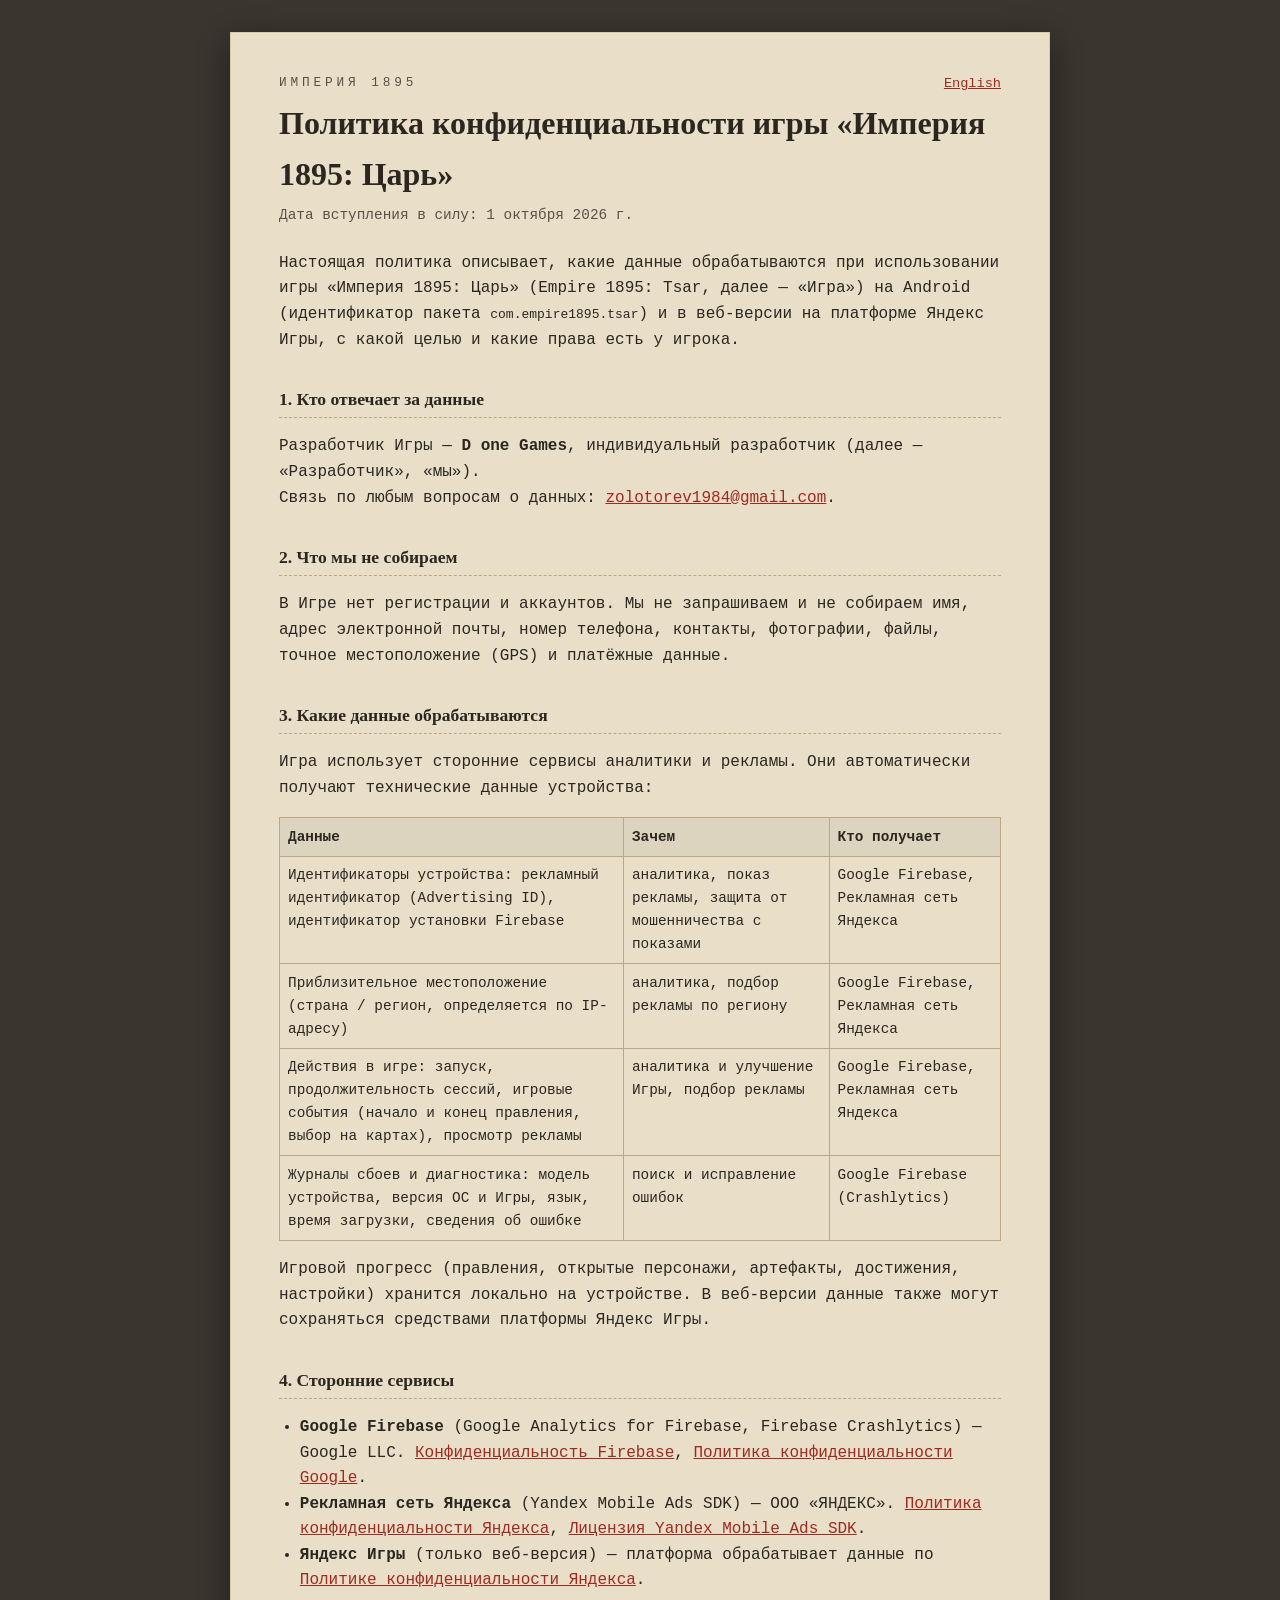
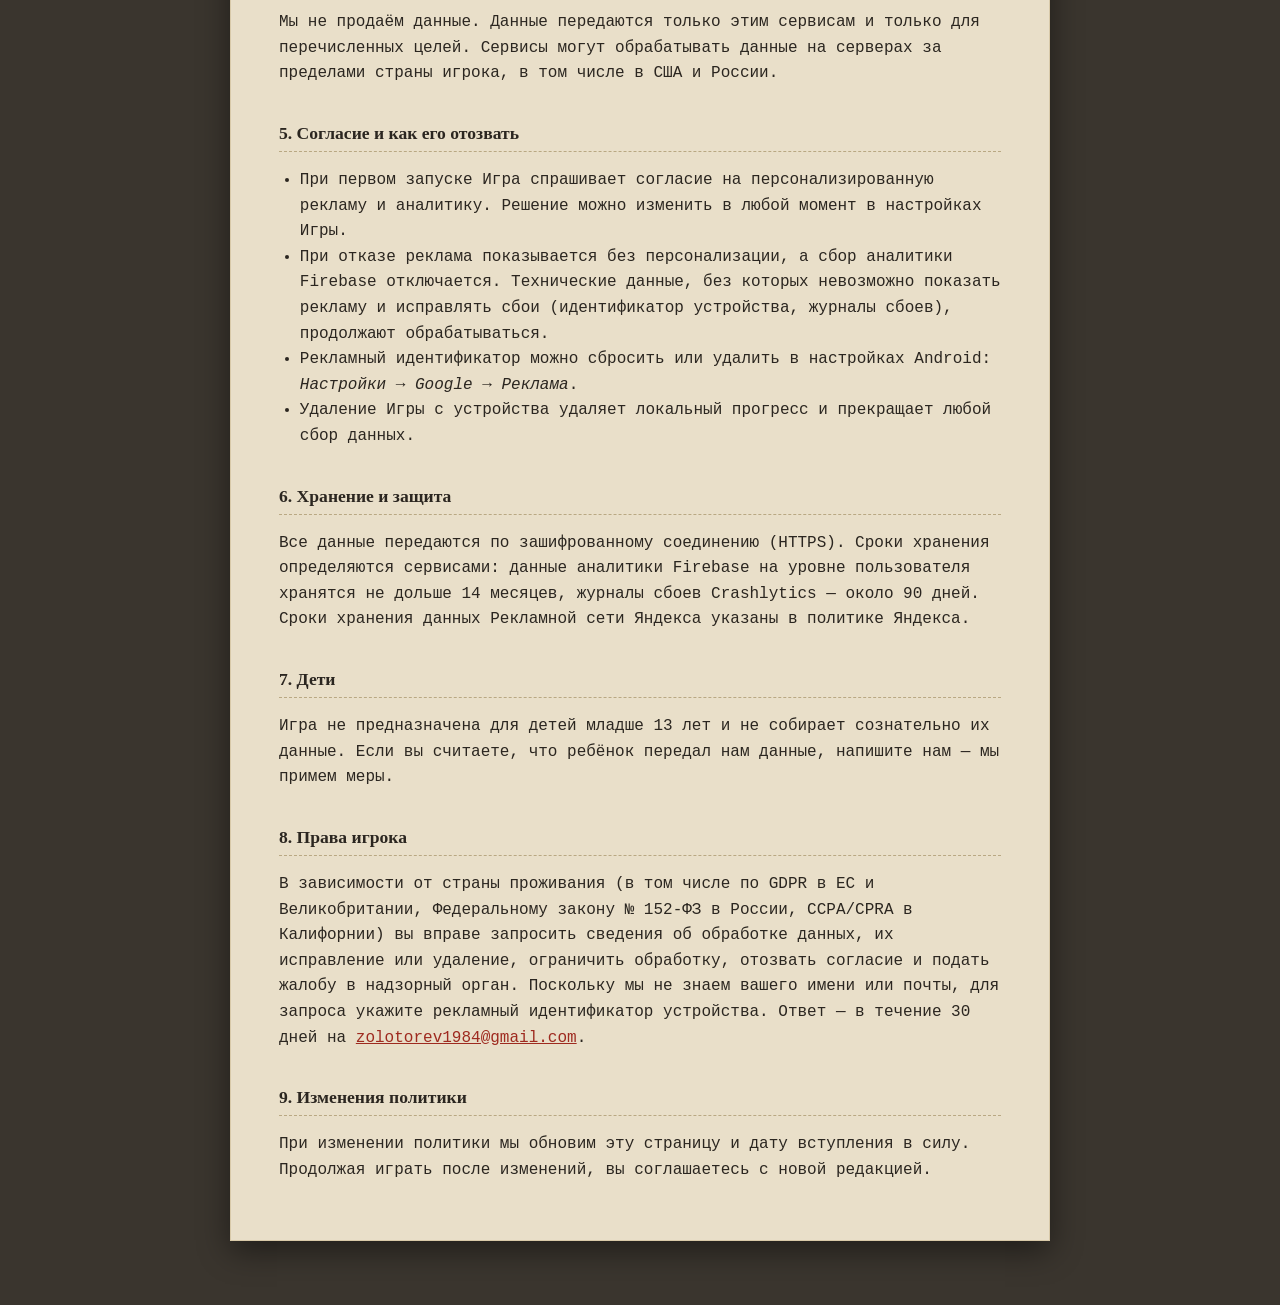
==== ru/index.html @ 55602c35 "Privacy policy: Empire 1895: Tsar (RU/EN)" ====
<!doctype html>
<html lang="ru">
<head>
  <meta charset="utf-8">
  <meta name="viewport" content="width=device-width, initial-scale=1">
  <title>Политика конфиденциальности — Империя 1895: Царь</title>
  <link rel="stylesheet" href="../style.css">
</head>
<body>
<main class="sheet">
  <a class="lang" href="../en/">English</a>
  <p class="kicker">Империя 1895</p>
  <h1>Политика конфиденциальности игры «Империя 1895: Царь»</h1>
  <p class="meta">Дата вступления в силу: 1 октября 2026 г.</p>

  <p>Настоящая политика описывает, какие данные обрабатываются при использовании игры «Империя 1895: Царь» (Empire 1895: Tsar, далее — «Игра») на Android (идентификатор пакета <code>com.empire1895.tsar</code>) и в веб-версии на платформе Яндекс Игры, с какой целью и какие права есть у игрока.</p>

  <h2>1. Кто отвечает за данные</h2>
  <p>Разработчик Игры — <strong>D one Games</strong>, индивидуальный разработчик (далее — «Разработчик», «мы»).<br>
  Связь по любым вопросам о данных: <a href="mailto:zolotorev1984@gmail.com">zolotorev1984@gmail.com</a>.</p>

  <h2>2. Что мы не собираем</h2>
  <p>В Игре нет регистрации и аккаунтов. Мы не запрашиваем и не собираем имя, адрес электронной почты, номер телефона, контакты, фотографии, файлы, точное местоположение (GPS) и платёжные данные.</p>

  <h2>3. Какие данные обрабатываются</h2>
  <p>Игра использует сторонние сервисы аналитики и рекламы. Они автоматически получают технические данные устройства:</p>
  <table>
    <tr><th>Данные</th><th>Зачем</th><th>Кто получает</th></tr>
    <tr><td>Идентификаторы устройства: рекламный идентификатор (Advertising ID), идентификатор установки Firebase</td><td>аналитика, показ рекламы, защита от мошенничества с показами</td><td>Google Firebase, Рекламная сеть Яндекса</td></tr>
    <tr><td>Приблизительное местоположение (страна / регион, определяется по IP-адресу)</td><td>аналитика, подбор рекламы по региону</td><td>Google Firebase, Рекламная сеть Яндекса</td></tr>
    <tr><td>Действия в игре: запуск, продолжительность сессий, игровые события (начало и конец правления, выбор на картах), просмотр рекламы</td><td>аналитика и улучшение Игры, подбор рекламы</td><td>Google Firebase, Рекламная сеть Яндекса</td></tr>
    <tr><td>Журналы сбоев и диагностика: модель устройства, версия ОС и Игры, язык, время загрузки, сведения об ошибке</td><td>поиск и исправление ошибок</td><td>Google Firebase (Crashlytics)</td></tr>
  </table>
  <p>Игровой прогресс (правления, открытые персонажи, артефакты, достижения, настройки) хранится локально на устройстве. В веб-версии данные также могут сохраняться средствами платформы Яндекс Игры.</p>

  <h2>4. Сторонние сервисы</h2>
  <ul>
    <li><strong>Google Firebase</strong> (Google Analytics for Firebase, Firebase Crashlytics) — Google LLC. <a href="https://firebase.google.com/support/privacy">Конфиденциальность Firebase</a>, <a href="https://policies.google.com/privacy">Политика конфиденциальности Google</a>.</li>
    <li><strong>Рекламная сеть Яндекса</strong> (Yandex Mobile Ads SDK) — ООО «ЯНДЕКС». <a href="https://yandex.ru/legal/confidential/">Политика конфиденциальности Яндекса</a>, <a href="https://yandex.ru/legal/mobileads_sdk_agreement/">Лицензия Yandex Mobile Ads SDK</a>.</li>
    <li><strong>Яндекс Игры</strong> (только веб-версия) — платформа обрабатывает данные по <a href="https://yandex.ru/legal/confidential/">Политике конфиденциальности Яндекса</a>.</li>
  </ul>
  <p>Мы не продаём данные. Данные передаются только этим сервисам и только для перечисленных целей. Сервисы могут обрабатывать данные на серверах за пределами страны игрока, в том числе в США и России.</p>

  <h2>5. Согласие и как его отозвать</h2>
  <ul>
    <li>При первом запуске Игра спрашивает согласие на персонализированную рекламу и аналитику. Решение можно изменить в любой момент в настройках Игры.</li>
    <li>При отказе реклама показывается без персонализации, а сбор аналитики Firebase отключается. Технические данные, без которых невозможно показать рекламу и исправлять сбои (идентификатор устройства, журналы сбоев), продолжают обрабатываться.</li>
    <li>Рекламный идентификатор можно сбросить или удалить в настройках Android: <em>Настройки → Google → Реклама</em>.</li>
    <li>Удаление Игры с устройства удаляет локальный прогресс и прекращает любой сбор данных.</li>
  </ul>

  <h2>6. Хранение и защита</h2>
  <p>Все данные передаются по зашифрованному соединению (HTTPS). Сроки хранения определяются сервисами: данные аналитики Firebase на уровне пользователя хранятся не дольше 14 месяцев, журналы сбоев Crashlytics — около 90 дней. Сроки хранения данных Рекламной сети Яндекса указаны в политике Яндекса.</p>

  <h2>7. Дети</h2>
  <p>Игра не предназначена для детей младше 13 лет и не собирает сознательно их данные. Если вы считаете, что ребёнок передал нам данные, напишите нам — мы примем меры.</p>

  <h2>8. Права игрока</h2>
  <p>В зависимости от страны проживания (в том числе по GDPR в ЕС и Великобритании, Федеральному закону № 152-ФЗ в России, CCPA/CPRA в Калифорнии) вы вправе запросить сведения об обработке данных, их исправление или удаление, ограничить обработку, отозвать согласие и подать жалобу в надзорный орган. Поскольку мы не знаем вашего имени или почты, для запроса укажите рекламный идентификатор устройства. Ответ — в течение 30 дней на <a href="mailto:zolotorev1984@gmail.com">zolotorev1984@gmail.com</a>.</p>

  <h2>9. Изменения политики</h2>
  <p>При изменении политики мы обновим эту страницу и дату вступления в силу. Продолжая играть после изменений, вы соглашаетесь с новой редакцией.</p>
</main>
</body>
</html>
---- style.css ----
:root {
  --paper: #e9dfc9;
  --paper-edge: #d8c9a8;
  --ink: #2b2620;
  --ink-soft: #5a5044;
  --stamp: #9e2a1f;
  --rule: #b9a883;
}

* { box-sizing: border-box; }

html { background: #3a352e; }

body {
  margin: 0;
  padding: 2rem 1rem 4rem;
  font-family: "Courier New", Courier, monospace;
  color: var(--ink);
  line-height: 1.6;
}

.sheet {
  max-width: 820px;
  margin: 0 auto;
  padding: 2.5rem clamp(1.2rem, 4vw, 3rem);
  background: var(--paper);
  border: 1px solid var(--paper-edge);
  box-shadow: 0 10px 30px rgba(0, 0, 0, 0.45);
}

.kicker {
  margin: 0;
  letter-spacing: 0.3em;
  font-size: 0.8rem;
  color: var(--ink-soft);
  text-transform: uppercase;
}

h1 {
  margin: 0.3rem 0 0.2rem;
  font-size: clamp(1.5rem, 4vw, 2rem);
  font-family: Georgia, "Times New Roman", serif;
}

h2 {
  margin: 2rem 0 0.5rem;
  padding-bottom: 0.25rem;
  font-size: 1.1rem;
  border-bottom: 1px dashed var(--rule);
  font-family: Georgia, "Times New Roman", serif;
}

.meta { margin: 0 0 1.5rem; color: var(--ink-soft); font-size: 0.9rem; }

.lang { float: right; font-size: 0.85rem; }

a { color: var(--stamp); }

table { width: 100%; border-collapse: collapse; margin: 0.8rem 0; font-size: 0.9rem; }
th, td { padding: 0.45rem 0.5rem; border: 1px solid var(--rule); text-align: left; vertical-align: top; }
th { background: rgba(0, 0, 0, 0.05); }

ul { padding-left: 1.3rem; }

.choose { text-align: center; }
.choose a {
  display: inline-block;
  margin: 0.6rem;
  padding: 0.6rem 1.4rem;
  border: 2px solid var(--stamp);
  color: var(--stamp);
  text-decoration: none;
  letter-spacing: 0.15em;
  text-transform: uppercase;
}
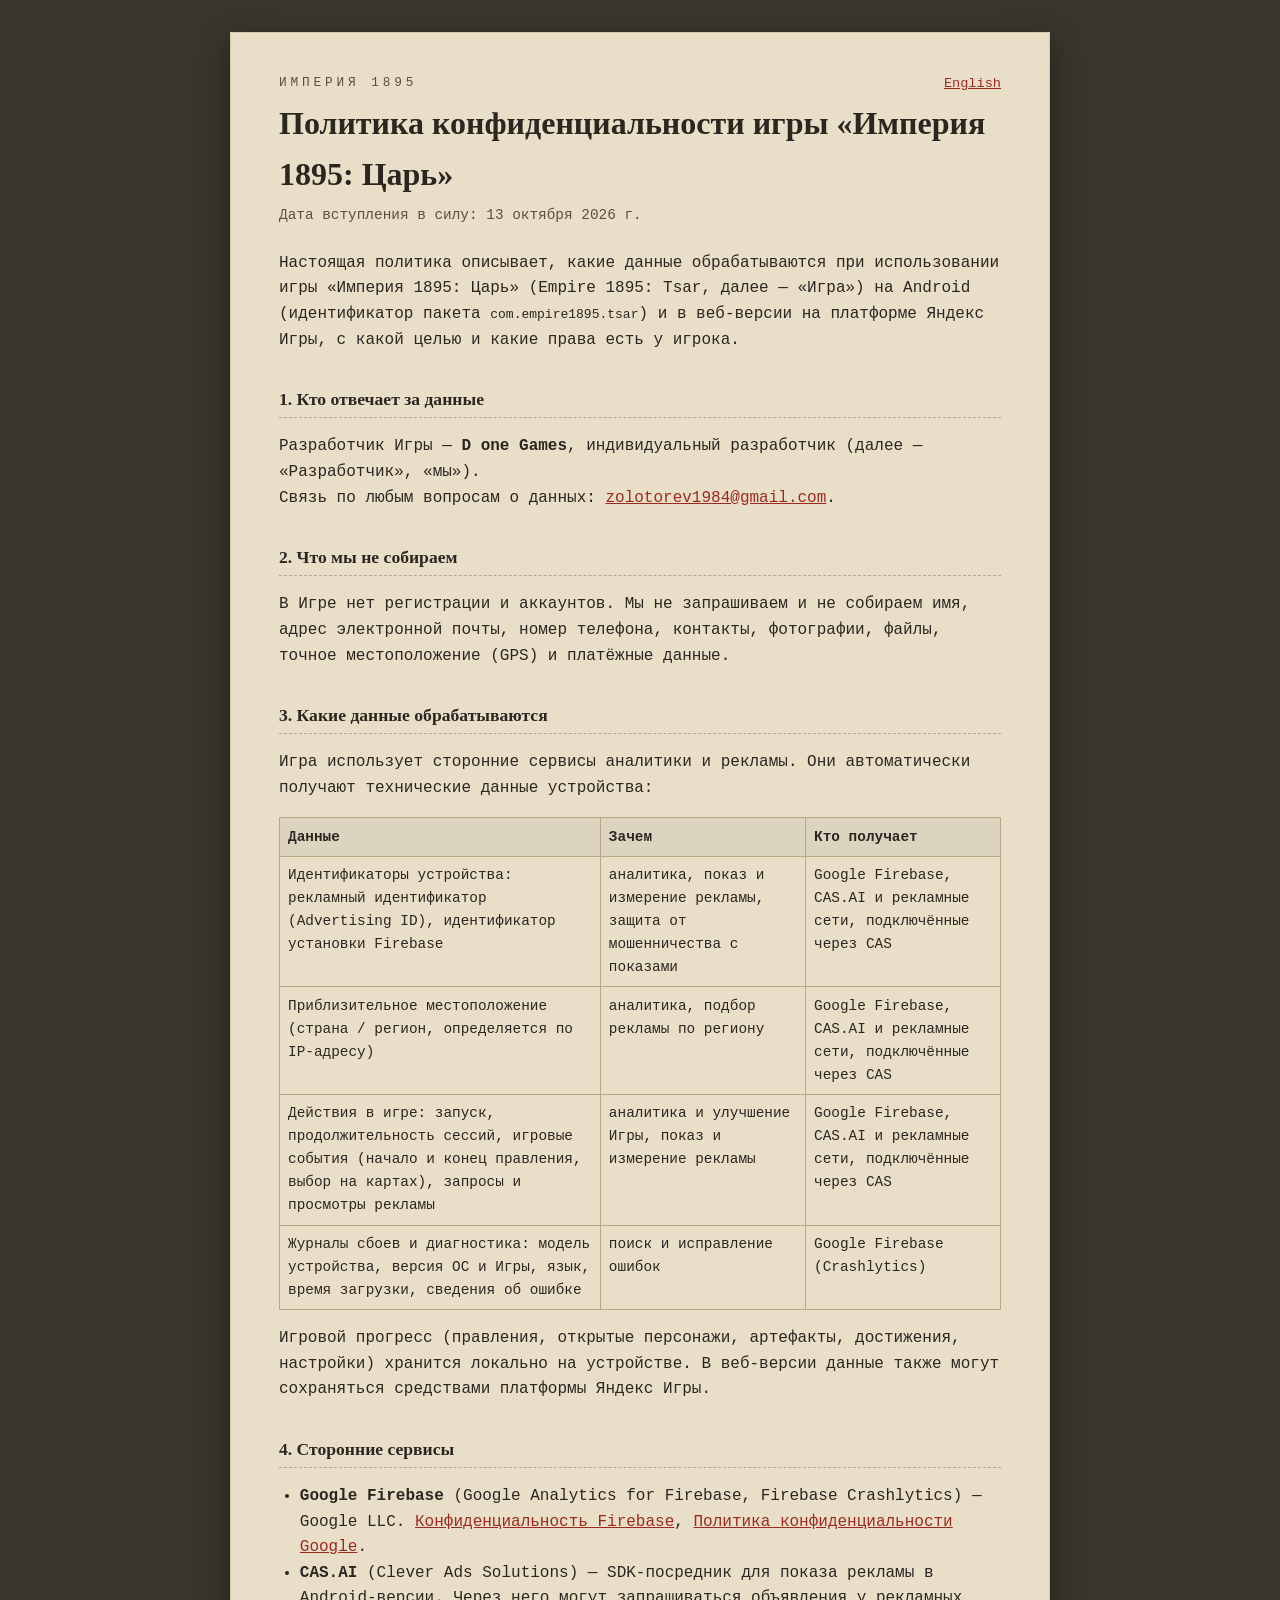
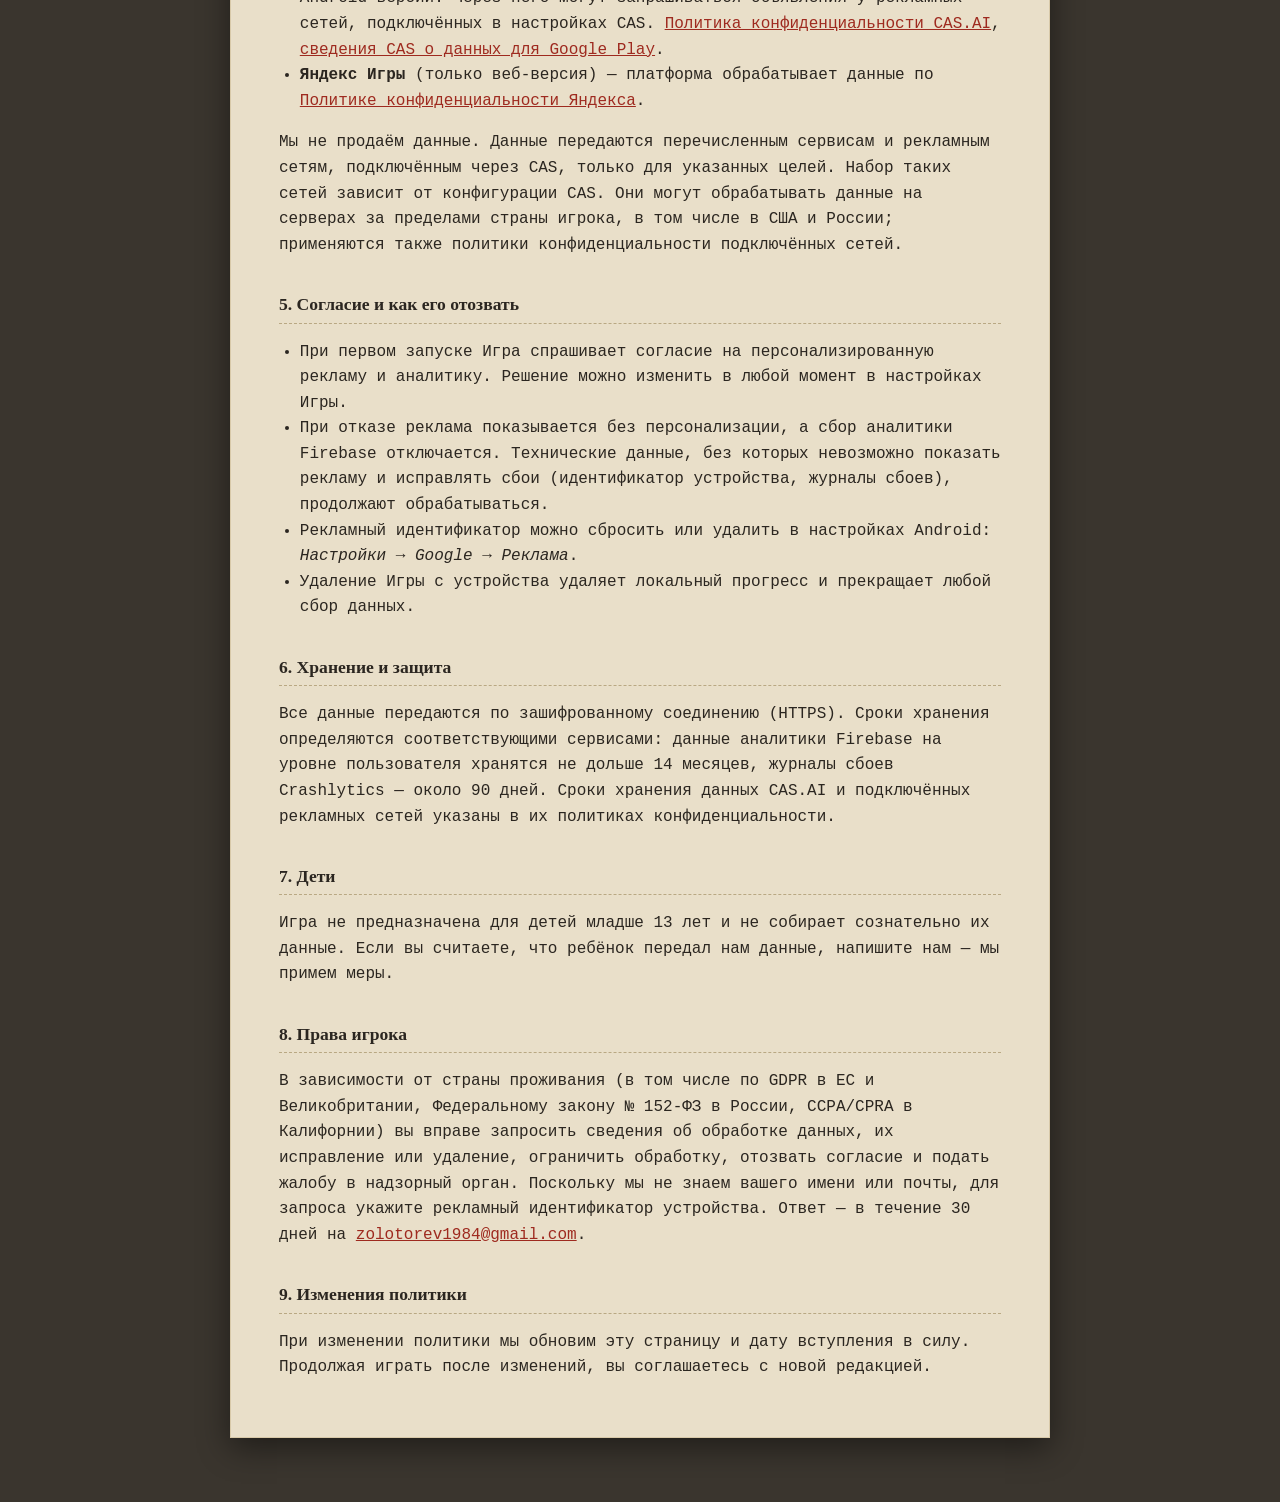
==== commit deb0718d: "Update privacy policy for CAS ads" ====
--- a/ru/index.html
+++ b/ru/index.html
@@ -11,7 +11,7 @@
   <a class="lang" href="../en/">English</a>
   <p class="kicker">Империя 1895</p>
   <h1>Политика конфиденциальности игры «Империя 1895: Царь»</h1>
-  <p class="meta">Дата вступления в силу: 1 октября 2026 г.</p>
+  <p class="meta">Дата вступления в силу: 13 октября 2026 г.</p>
 
   <p>Настоящая политика описывает, какие данные обрабатываются при использовании игры «Империя 1895: Царь» (Empire 1895: Tsar, далее — «Игра») на Android (идентификатор пакета <code>com.empire1895.tsar</code>) и в веб-версии на платформе Яндекс Игры, с какой целью и какие права есть у игрока.</p>
 
@@ -26,9 +26,9 @@
   <p>Игра использует сторонние сервисы аналитики и рекламы. Они автоматически получают технические данные устройства:</p>
   <table>
     <tr><th>Данные</th><th>Зачем</th><th>Кто получает</th></tr>
-    <tr><td>Идентификаторы устройства: рекламный идентификатор (Advertising ID), идентификатор установки Firebase</td><td>аналитика, показ рекламы, защита от мошенничества с показами</td><td>Google Firebase, Рекламная сеть Яндекса</td></tr>
-    <tr><td>Приблизительное местоположение (страна / регион, определяется по IP-адресу)</td><td>аналитика, подбор рекламы по региону</td><td>Google Firebase, Рекламная сеть Яндекса</td></tr>
-    <tr><td>Действия в игре: запуск, продолжительность сессий, игровые события (начало и конец правления, выбор на картах), просмотр рекламы</td><td>аналитика и улучшение Игры, подбор рекламы</td><td>Google Firebase, Рекламная сеть Яндекса</td></tr>
+    <tr><td>Идентификаторы устройства: рекламный идентификатор (Advertising ID), идентификатор установки Firebase</td><td>аналитика, показ и измерение рекламы, защита от мошенничества с показами</td><td>Google Firebase, CAS.AI и рекламные сети, подключённые через CAS</td></tr>
+    <tr><td>Приблизительное местоположение (страна / регион, определяется по IP-адресу)</td><td>аналитика, подбор рекламы по региону</td><td>Google Firebase, CAS.AI и рекламные сети, подключённые через CAS</td></tr>
+    <tr><td>Действия в игре: запуск, продолжительность сессий, игровые события (начало и конец правления, выбор на картах), запросы и просмотры рекламы</td><td>аналитика и улучшение Игры, показ и измерение рекламы</td><td>Google Firebase, CAS.AI и рекламные сети, подключённые через CAS</td></tr>
     <tr><td>Журналы сбоев и диагностика: модель устройства, версия ОС и Игры, язык, время загрузки, сведения об ошибке</td><td>поиск и исправление ошибок</td><td>Google Firebase (Crashlytics)</td></tr>
   </table>
   <p>Игровой прогресс (правления, открытые персонажи, артефакты, достижения, настройки) хранится локально на устройстве. В веб-версии данные также могут сохраняться средствами платформы Яндекс Игры.</p>
@@ -36,10 +36,10 @@
   <h2>4. Сторонние сервисы</h2>
   <ul>
     <li><strong>Google Firebase</strong> (Google Analytics for Firebase, Firebase Crashlytics) — Google LLC. <a href="https://firebase.google.com/support/privacy">Конфиденциальность Firebase</a>, <a href="https://policies.google.com/privacy">Политика конфиденциальности Google</a>.</li>
-    <li><strong>Рекламная сеть Яндекса</strong> (Yandex Mobile Ads SDK) — ООО «ЯНДЕКС». <a href="https://yandex.ru/legal/confidential/">Политика конфиденциальности Яндекса</a>, <a href="https://yandex.ru/legal/mobileads_sdk_agreement/">Лицензия Yandex Mobile Ads SDK</a>.</li>
+    <li><strong>CAS.AI</strong> (Clever Ads Solutions) — SDK-посредник для показа рекламы в Android-версии. Через него могут запрашиваться объявления у рекламных сетей, подключённых в настройках CAS. <a href="https://cas.ai/privacy-policy/">Политика конфиденциальности CAS.AI</a>, <a href="https://docs.page/cleveradssolutions/docs/general/Google-Play-data-disclosure">сведения CAS о данных для Google Play</a>.</li>
     <li><strong>Яндекс Игры</strong> (только веб-версия) — платформа обрабатывает данные по <a href="https://yandex.ru/legal/confidential/">Политике конфиденциальности Яндекса</a>.</li>
   </ul>
-  <p>Мы не продаём данные. Данные передаются только этим сервисам и только для перечисленных целей. Сервисы могут обрабатывать данные на серверах за пределами страны игрока, в том числе в США и России.</p>
+  <p>Мы не продаём данные. Данные передаются перечисленным сервисам и рекламным сетям, подключённым через CAS, только для указанных целей. Набор таких сетей зависит от конфигурации CAS. Они могут обрабатывать данные на серверах за пределами страны игрока, в том числе в США и России; применяются также политики конфиденциальности подключённых сетей.</p>
 
   <h2>5. Согласие и как его отозвать</h2>
   <ul>
@@ -50,7 +50,7 @@
   </ul>
 
   <h2>6. Хранение и защита</h2>
-  <p>Все данные передаются по зашифрованному соединению (HTTPS). Сроки хранения определяются сервисами: данные аналитики Firebase на уровне пользователя хранятся не дольше 14 месяцев, журналы сбоев Crashlytics — около 90 дней. Сроки хранения данных Рекламной сети Яндекса указаны в политике Яндекса.</p>
+  <p>Все данные передаются по зашифрованному соединению (HTTPS). Сроки хранения определяются соответствующими сервисами: данные аналитики Firebase на уровне пользователя хранятся не дольше 14 месяцев, журналы сбоев Crashlytics — около 90 дней. Сроки хранения данных CAS.AI и подключённых рекламных сетей указаны в их политиках конфиденциальности.</p>
 
   <h2>7. Дети</h2>
   <p>Игра не предназначена для детей младше 13 лет и не собирает сознательно их данные. Если вы считаете, что ребёнок передал нам данные, напишите нам — мы примем меры.</p>
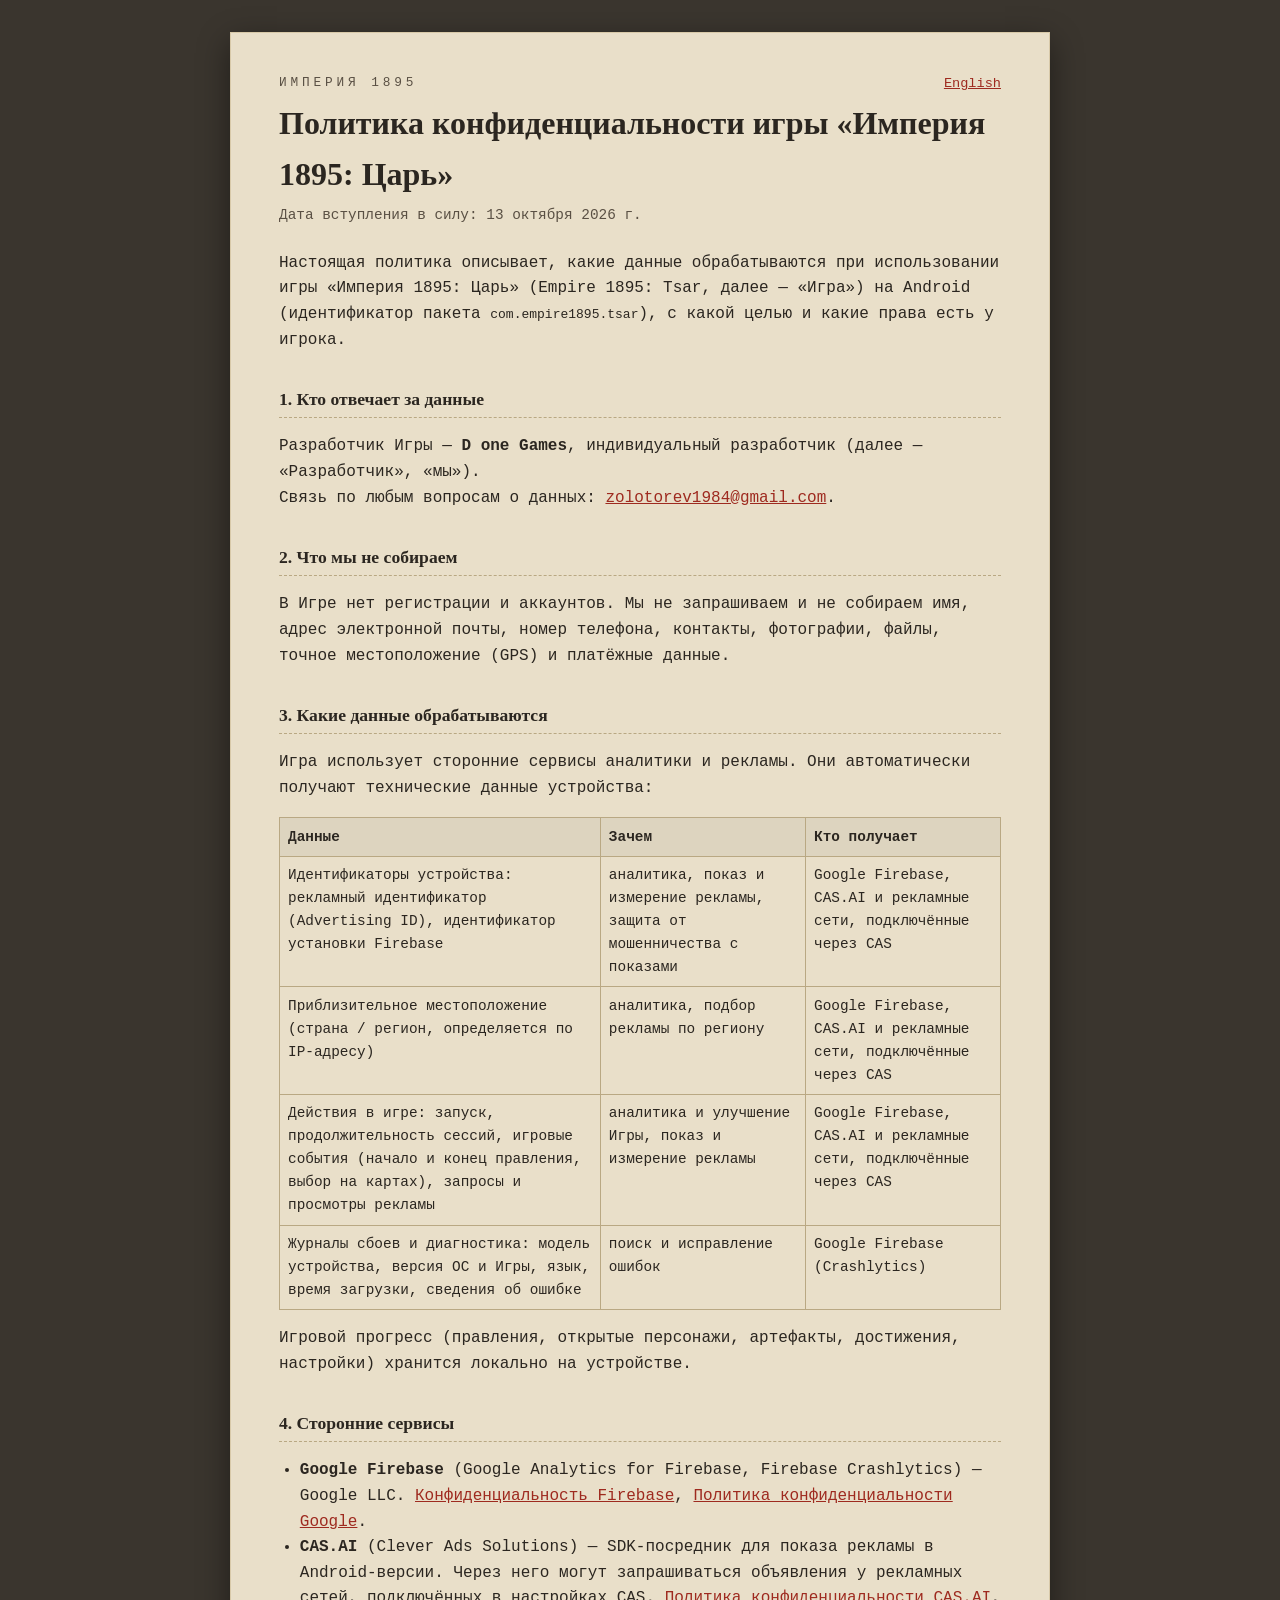
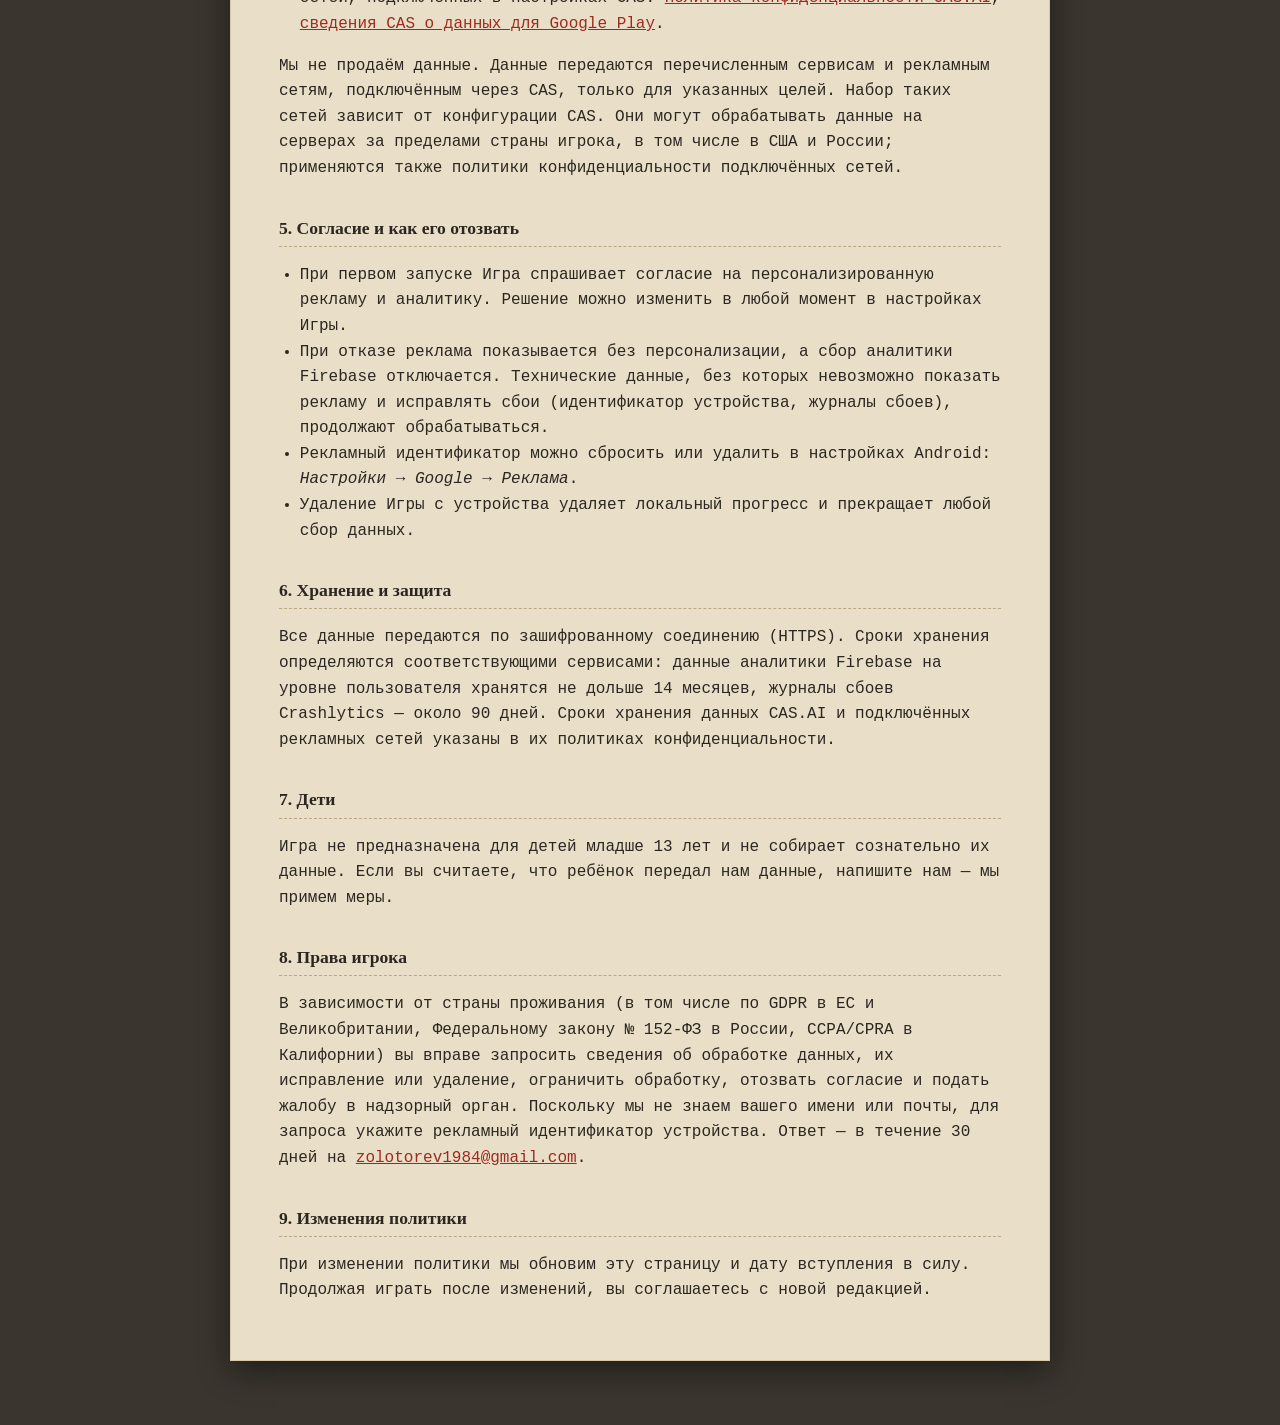
==== commit 29e64e12: "Remove Yandex Games from Play privacy policy" ====
--- a/ru/index.html
+++ b/ru/index.html
@@ -13,7 +13,7 @@
   <h1>Политика конфиденциальности игры «Империя 1895: Царь»</h1>
   <p class="meta">Дата вступления в силу: 13 октября 2026 г.</p>
 
-  <p>Настоящая политика описывает, какие данные обрабатываются при использовании игры «Империя 1895: Царь» (Empire 1895: Tsar, далее — «Игра») на Android (идентификатор пакета <code>com.empire1895.tsar</code>) и в веб-версии на платформе Яндекс Игры, с какой целью и какие права есть у игрока.</p>
+  <p>Настоящая политика описывает, какие данные обрабатываются при использовании игры «Империя 1895: Царь» (Empire 1895: Tsar, далее — «Игра») на Android (идентификатор пакета <code>com.empire1895.tsar</code>), с какой целью и какие права есть у игрока.</p>
 
   <h2>1. Кто отвечает за данные</h2>
   <p>Разработчик Игры — <strong>D one Games</strong>, индивидуальный разработчик (далее — «Разработчик», «мы»).<br>
@@ -31,13 +31,12 @@
     <tr><td>Действия в игре: запуск, продолжительность сессий, игровые события (начало и конец правления, выбор на картах), запросы и просмотры рекламы</td><td>аналитика и улучшение Игры, показ и измерение рекламы</td><td>Google Firebase, CAS.AI и рекламные сети, подключённые через CAS</td></tr>
     <tr><td>Журналы сбоев и диагностика: модель устройства, версия ОС и Игры, язык, время загрузки, сведения об ошибке</td><td>поиск и исправление ошибок</td><td>Google Firebase (Crashlytics)</td></tr>
   </table>
-  <p>Игровой прогресс (правления, открытые персонажи, артефакты, достижения, настройки) хранится локально на устройстве. В веб-версии данные также могут сохраняться средствами платформы Яндекс Игры.</p>
+  <p>Игровой прогресс (правления, открытые персонажи, артефакты, достижения, настройки) хранится локально на устройстве.</p>
 
   <h2>4. Сторонние сервисы</h2>
   <ul>
     <li><strong>Google Firebase</strong> (Google Analytics for Firebase, Firebase Crashlytics) — Google LLC. <a href="https://firebase.google.com/support/privacy">Конфиденциальность Firebase</a>, <a href="https://policies.google.com/privacy">Политика конфиденциальности Google</a>.</li>
     <li><strong>CAS.AI</strong> (Clever Ads Solutions) — SDK-посредник для показа рекламы в Android-версии. Через него могут запрашиваться объявления у рекламных сетей, подключённых в настройках CAS. <a href="https://cas.ai/privacy-policy/">Политика конфиденциальности CAS.AI</a>, <a href="https://docs.page/cleveradssolutions/docs/general/Google-Play-data-disclosure">сведения CAS о данных для Google Play</a>.</li>
-    <li><strong>Яндекс Игры</strong> (только веб-версия) — платформа обрабатывает данные по <a href="https://yandex.ru/legal/confidential/">Политике конфиденциальности Яндекса</a>.</li>
   </ul>
   <p>Мы не продаём данные. Данные передаются перечисленным сервисам и рекламным сетям, подключённым через CAS, только для указанных целей. Набор таких сетей зависит от конфигурации CAS. Они могут обрабатывать данные на серверах за пределами страны игрока, в том числе в США и России; применяются также политики конфиденциальности подключённых сетей.</p>
 
